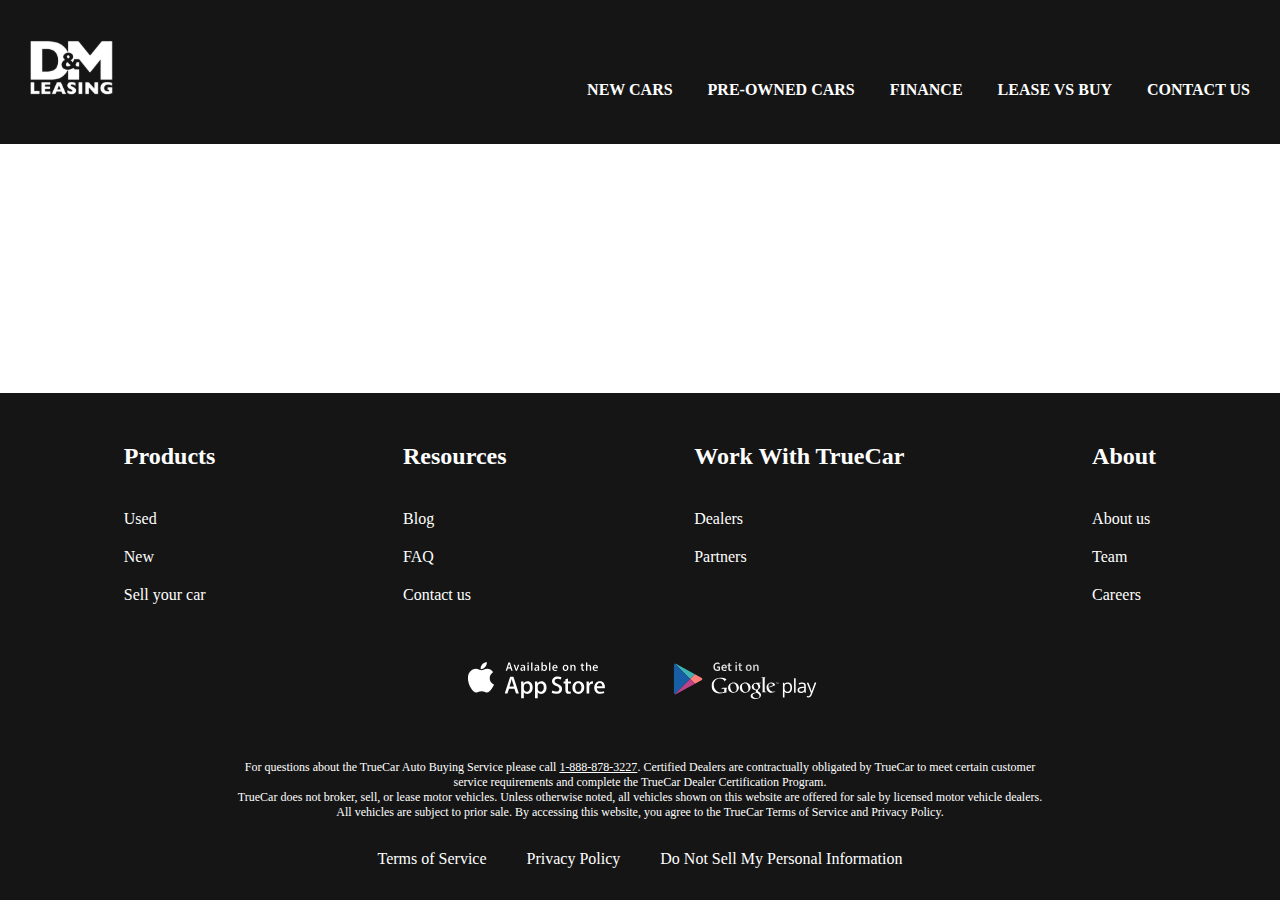
==== contacts.html @ 2b528ac7 "edit footer, start main section" ====
<!doctype html>
<html lang="en">
<head>
    <meta charset="UTF-8">
    <meta content="width=device-width, user-scalable=no, initial-scale=1.0, maximum-scale=1.0, minimum-scale=1.0"
          name="viewport">
    <meta content="ie=edge" http-equiv="X-UA-Compatible">
    <title>Document</title>
    <link href="https://fonts.googleapis.com" rel="preconnect">
    <link crossorigin href="https://fonts.gstatic.com" rel="preconnect">
    <link href="https://fonts.googleapis.com/css2?family=Inter:wght@400;700&display=swap" rel="stylesheet">
    <link href="./css/style.css" rel="stylesheet">
</head>
<body>

<div class="wrapper">
    <header class="header">
        <div class="container">
            <div class="header__inner">
                <a class="logo" href="#">
                    <img alt="logo" class="logo__img" src="./images/logo.svg">
                </a>
                <nav class="menu">
                    <ul class="menu__list">
                        <li class="menu__list-item"><a class="menu__list-link" href="#">NEW CARS</a></li>
                        <li class="menu__list-item"><a class="menu__list-link" href="#">PRE-OWNED CARS</a></li>
                        <li class="menu__list-item"><a class="menu__list-link" href="#">FINANCE</a></li>
                        <li class="menu__list-item"><a class="menu__list-link" href="#">LEASE VS BUY</a></li>
                        <li class="menu__list-item"><a class="menu__list-link" href="#">CONTACT US</a></li>
                    </ul>
                </nav>
            </div>
        </div>
    </header>
    <main class="main">


    </main>
    <footer class="footer">
        <div class="container">
            <nav class="footer__menu">
                <ul class="footer__menu-list">
                    <li class="footer__menu-item"><p class="footer__menu-title">Products</p></li>
                    <li class="footer__menu-item"><a class="footer__menu-link" href="#">Used</a></li>
                    <li class="footer__menu-item"><a class="footer__menu-link" href="#">New</a></li>
                    <li class="footer__menu-item"><a class="footer__menu-link" href="#">Sell your car</a></li>
                </ul>
                <ul class="footer__menu-list">
                    <li class="footer__menu-item"><p class="footer__menu-title">Resources</p></li>
                    <li class="footer__menu-item"><a class="footer__menu-link" href="#">Blog</a></li>
                    <li class="footer__menu-item"><a class="footer__menu-link" href="#">FAQ</a></li>
                    <li class="footer__menu-item"><a class="footer__menu-link" href="#">Contact us</a></li>
                </ul>
                <ul class="footer__menu-list">
                    <li class="footer__menu-item"><p class="footer__menu-title">Work With TrueCar</p></li>
                    <li class="footer__menu-item"><a class="footer__menu-link" href="#">Dealers</a></li>
                    <li class="footer__menu-item"><a class="footer__menu-link" href="#">Partners</a></li>
                </ul>
                <ul class="footer__menu-list">
                    <li class="footer__menu-item"><p class="footer__menu-title">About</p></li>
                    <li class="footer__menu-item"><a class="footer__menu-link" href="#">About us</a></li>
                    <li class="footer__menu-item"><a class="footer__menu-link" href="#">Team</a></li>
                    <li class="footer__menu-item"><a class="footer__menu-link" href="#">Careers</a></li>
                </ul>
            </nav>
            <ul class="app">
                <li class="app__item"><a class="app__item-link" href="#">
                    <img alt="app-store" class="app__item-img" src="./images/app-store.svg">
                </a></li>
                <li class="app__item"><a class="app__item-link" href="#">
                    <img alt="google-play" class="app__item-img" src="./images/google-play.svg">
                </a></li>
            </ul>
            <div class="footer__copy">
                <p class="footer__copy-text">For questions about the TrueCar Auto Buying Service please call
                    <span class="footer__copy-tel">1-888-878-3227</span>.
                    Certified Dealers are contractually obligated by TrueCar to meet certain customer service
                    requirements and complete the TrueCar Dealer Certification Program.
                </p>
                <p class="footer__copy-text">TrueCar does not broker, sell, or lease motor vehicles. Unless otherwise
                    noted, all vehicles shown
                    on this website are offered for sale by licensed motor vehicle dealers. All vehicles are subject to
                    prior sale. By accessing this website, you agree to the TrueCar Terms of Service and Privacy
                    Policy.
                </p>
            </div>
            <nav class="copy__nav">
                <ul class="copy__nav-list">
                    <li class="copy__nav-item">
                        <a class="copy__nav-link" href="#">Terms of Service</a>
                    </li>
                    <li class="copy__nav-item">
                        <a class="copy__nav-link" href="#">Privacy Policy</a>
                    </li>
                    <li class="copy__nav-item">
                        <a class="copy__nav-link" href="#">Do Not Sell My Personal Information</a>
                    </li>
                </ul>
            </nav>
        </div>
    </footer>
</div>

</body>
</html>
---- css/style.css ----
.html {
    box-sizing: border-box;
}

*, *::after, *::before {
    box-sizing: inherit;
    margin: 0;
    padding: 0;
}

html, body {
    height: 100%;
}

ul {
    list-style: none;
}

a {
    text-decoration: none;
    color: inherit;
}

.wrapper {
    min-height: 100%;
    display: flex;
    flex-direction: column;
}

.container {
    max-width: 1220px;
    margin: 0 auto;
    padding: 0 10px;
}

.body {
    font-family: 'Inter', sans-serif;
    font-size: 16px;
    font-weight: 400;
    line-height: 1.3;
}

.header {
    background-color: #151515;
}

.header-main {
    background-color: transparent;
    position: absolute;
    z-index: 5;
    left: 0;
    right: 0;
}

.header__inner {
    padding-top: 40px;
    padding-bottom: 45px;
    display: flex;
    justify-content: space-between;
    align-items: flex-end;
}

.menu__list {
    display: flex;
    gap: 35px;
}

.menu__list-link {
    color: #fff;
    text-transform: uppercase;
    font-weight: 700;

}

.footer {
    background-color: #151515;
    padding: 50px 0 32px;
    color: #fff;
}

.footer__menu {
    display: flex;
    justify-content: space-around;
    margin-bottom: 50px;
}

.footer__menu-list {
    max-width: 250px;
}

.footer__menu-title {
    font-size: 24px;
    font-weight: 700;
    padding-bottom: 20px;
}

.footer__menu-item + .footer__menu-item {
    padding-top: 20px;
}

.app {
    display: flex;
    justify-content: center;
    gap: 40px;
    margin-bottom: 52px;
}

.footer__copy {
    max-width: 806px;
    margin: 0 auto 30px;
    text-align: center;
}

.footer__copy-text {
    font-size: 12px;
}

.footer__copy-tel {
    text-decoration: underline;
    cursor: pointer;
}

.copy__nav-list {
    display: flex;
    justify-content: center;
    gap: 40px;
}

.main {
    flex-grow: 1;
}

.top {
    padding-top: 250px;
    color: #fff;
    text-align: center;
    padding-bottom: 50px;
    position: absolute;
    z-index: 5;
    left: 0;
    right: 0;
}

.title {
    padding-bottom: 40px;
    font-size: 96px;
    font-weight: 700;
}

.top__link {
    background-color: #151515;
    padding: 23px;
    max-width: 430px;
    width: 100%;
    display: inline-block;
    text-transform: uppercase;
    font-size: 36px;
    font-weight: 700;
}

.swiper-wrapper {
    background: rgba(21, 21, 21, .6);
}

.swiper-slide {
    background-repeat: no-repeat;
    background-size: cover;
    background-position: center;
    height: 100vh;
}
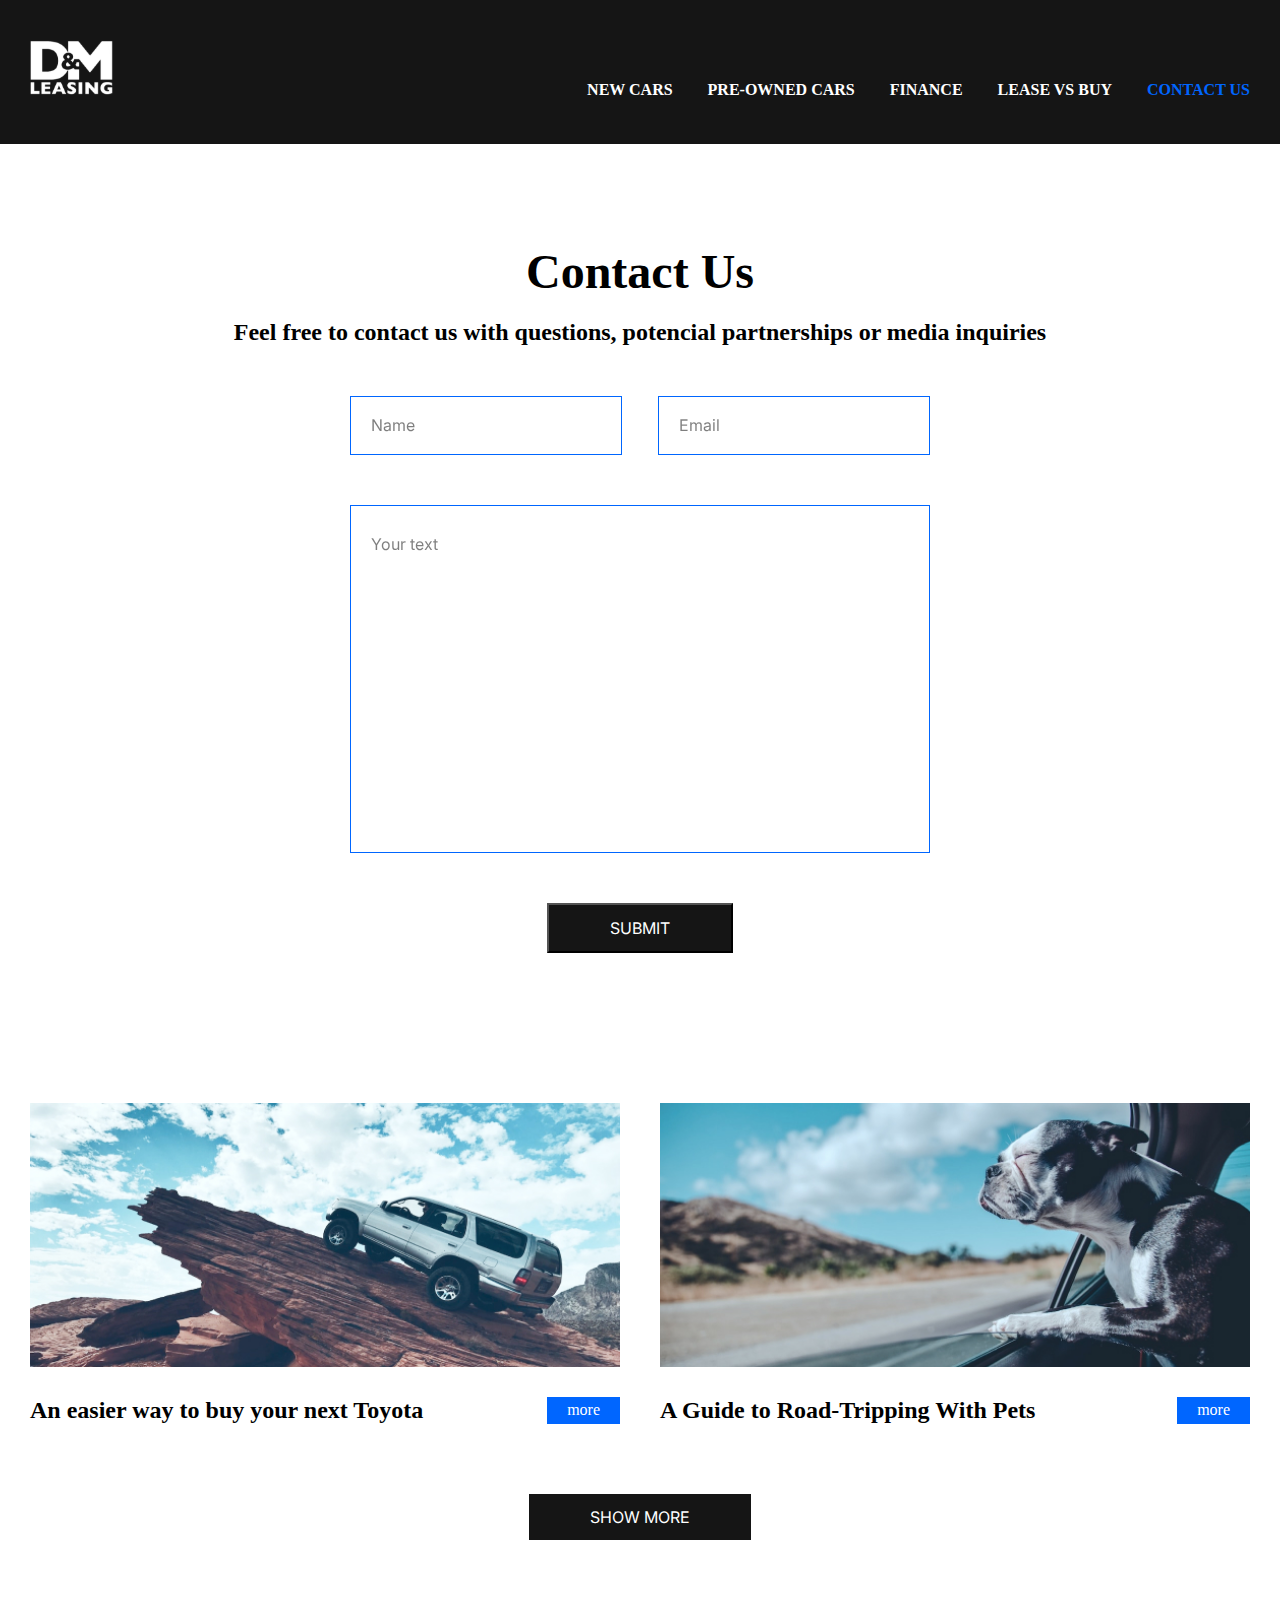
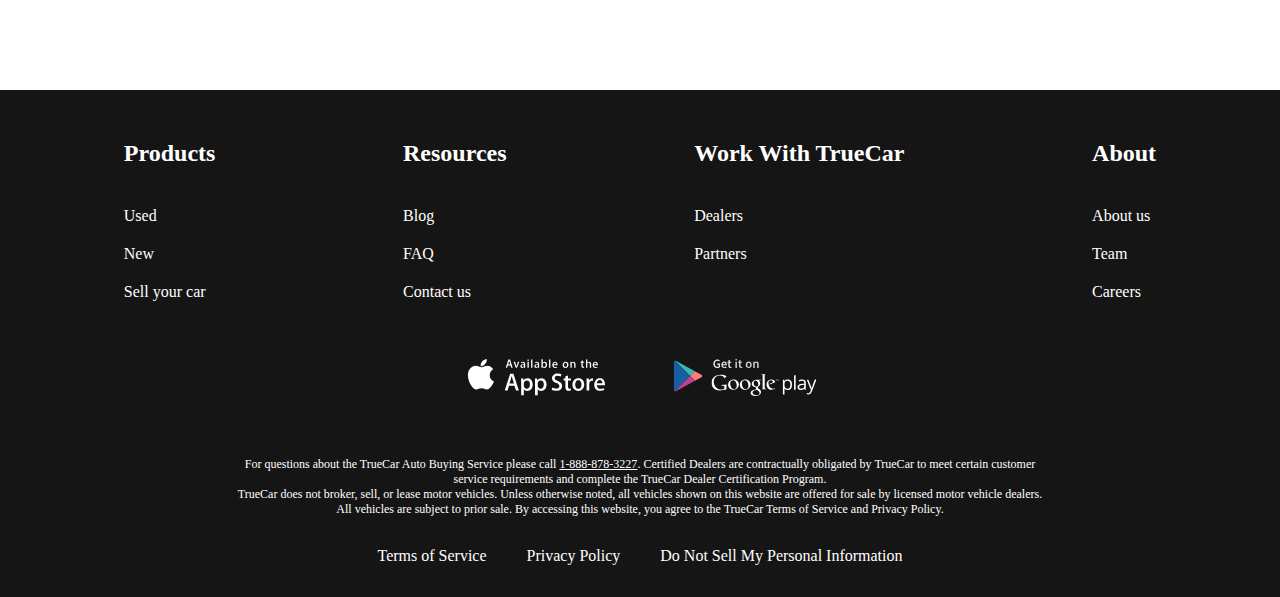
==== commit 591836f0: "done main & contacts pages, start new cars page" ====
--- a/contacts.html
+++ b/contacts.html
@@ -17,23 +17,57 @@
     <header class="header">
         <div class="container">
             <div class="header__inner">
-                <a class="logo" href="#">
+                <a class="logo" href="./index.html">
                     <img alt="logo" class="logo__img" src="./images/logo.svg">
                 </a>
                 <nav class="menu">
                     <ul class="menu__list">
-                        <li class="menu__list-item"><a class="menu__list-link" href="#">NEW CARS</a></li>
+                        <li class="menu__list-item"><a class="menu__list-link" href="./new-cars.html">NEW CARS</a></li>
                         <li class="menu__list-item"><a class="menu__list-link" href="#">PRE-OWNED CARS</a></li>
                         <li class="menu__list-item"><a class="menu__list-link" href="#">FINANCE</a></li>
                         <li class="menu__list-item"><a class="menu__list-link" href="#">LEASE VS BUY</a></li>
-                        <li class="menu__list-item"><a class="menu__list-link" href="#">CONTACT US</a></li>
+                        <li class="menu__list-item"><a class="menu__list-link menu__list-link--active" href="./contacts.html">CONTACT US</a>
+                        </li>
                     </ul>
                 </nav>
             </div>
         </div>
     </header>
     <main class="main">
-
+        <section class="contacts">
+            <div class="container">
+                <h2 class="section-title contacts__title">Contact Us</h2>
+                <p class="contacts__text">Feel free to contact us with questions, potencial partnerships or media
+                    inquiries</p>
+                <form action="#" class="form">
+                    <input class="form__input" placeholder="Name" type="text">
+                    <input class="form__input" placeholder="Email" type="email">
+                    <textarea class="form__textarea" placeholder="Your text"></textarea>
+                    <button class="form__btn" type="submit">SUBMIT</button>
+                </form>
+            </div>
+        </section>
+        <section class="blog">
+            <div class="container">
+                <div class="blog__inner">
+                    <div class="blog__items">
+                        <div class="blog__item">
+                            <img alt="" class="blog__item-img" src="./images/blog-1.jpg">
+                            <h4 class="blog__item-title">An easier way to buy your next Toyota
+                            </h4>
+                            <a class="blog__item-link" href="#">more</a>
+                        </div>
+                        <div class="blog__item">
+                            <img alt="" class="blog__item-img" src="./images/blog-2.jpg">
+                            <h4 class="blog__item-title">A Guide to Road-Tripping With Pets
+                            </h4>
+                            <a class="blog__item-link" href="#">more</a>
+                        </div>
+                    </div>
+                    <a class="show-more-link" href="#">SHOW MORE</a>
+                </div>
+            </div>
+        </section>
 
     </main>
     <footer class="footer">
--- a/css/style.css
+++ b/css/style.css
@@ -19,6 +19,13 @@
 a {
     text-decoration: none;
     color: inherit;
+}
+
+.section-title {
+    margin-bottom: 50px;
+    font-size: 48px;
+    font-weight: 700;
+    text-align: center;
 }
 
 .wrapper {
@@ -47,7 +54,7 @@
 .header-main {
     background-color: transparent;
     position: absolute;
-    z-index: 5;
+    z-index: 10;
     left: 0;
     right: 0;
 }
@@ -70,6 +77,10 @@
     text-transform: uppercase;
     font-weight: 700;
 
+}
+
+.menu__list-link--active {
+    color: #0066FF;
 }
 
 .footer {
@@ -148,7 +159,9 @@
 }
 
 .top__link {
-    background-color: #151515;
+    background-color: transparent;
+    border: 1px solid #fff;
+    border-radius: 10px;
     padding: 23px;
     max-width: 430px;
     width: 100%;
@@ -158,8 +171,15 @@
     font-weight: 700;
 }
 
-.swiper-wrapper {
-    background: rgba(21, 21, 21, .6);
+.swiper::after {
+    content: '';
+    background: rgba(21, 21, 21, .3);
+    position: absolute;
+    z-index: 5;
+    left: 0;
+    right: 0;
+    top: 0;
+    bottom: 0;
 }
 
 .swiper-slide {
@@ -167,4 +187,261 @@
     background-size: cover;
     background-position: center;
     height: 100vh;
-}+}
+
+.swiper-pagination-bullet {
+    width: 120px;
+    height: 3px;
+    background-color: #151515;
+    border-radius: 0;
+    opacity: 1;
+}
+
+.swiper-pagination-horizontal.swiper-pagination-bullets .swiper-pagination-bullet {
+    margin: 0 15px;
+}
+
+.swiper-pagination-bullets.swiper-pagination-horizontal {
+    bottom: 50px;
+}
+
+.swiper-pagination-bullet-active {
+    height: 6px;
+    background-color: #fff;
+}
+
+.why-lease {
+    padding: 150px 0;
+}
+
+.why-lease__list {
+    display: grid;
+    grid-template-columns: repeat(4, 1fr);
+    gap: 40px;
+    text-align: center;
+}
+
+.why-lease__item-img {
+    margin-bottom: 30px;
+}
+
+.why-lease__item-title {
+    margin-bottom: 30px;
+    font-size: 24px;
+    font-weight: 700;
+}
+
+.why-lease__item-text {
+    text-align: left;
+}
+
+.how-does {
+    padding-bottom: 150px;
+}
+
+.how-does__inner {
+    max-width: 580px;
+    margin: 0 auto;
+}
+
+
+.how__does-title {
+    font-size: 24px;
+    font-weight: 700;
+    padding-top: 50px;
+}
+
+.how__does-list {
+    padding: 50px 0 70px;
+    counter-reset: myCounter;
+}
+
+.how__does-item {
+    list-style: none;
+    width: 270px;
+    position: relative;
+    margin-left: auto;
+    box-sizing: content-box;
+    padding: 19px 0 19px 240px;
+    min-height: 63px;
+}
+
+.how__does-item + .how__does-item {
+    margin-top: 40px;
+}
+
+.how__does-item::before {
+    counter-increment: myCounter;
+    content: counter(myCounter);
+    display: flex;
+    justify-content: center;
+    align-items: center;
+    background-color: #0066FF;
+    font-size: 48px;
+    font-weight: 700;
+    width: 100px;
+    height: 100px;
+    border-radius: 50%;
+    color: #fff;
+    position: absolute;
+    left: 0;
+    top: 0;
+}
+
+.video {
+    padding-bottom: 150px;
+}
+
+.video__title {
+    margin-bottom: 20px;
+}
+
+.video__text {
+    font-size: 24px;
+    font-weight: 700;
+    margin-bottom: 50px;
+    text-align: center;
+}
+
+.video__content {
+    margin: 0 auto;
+    display: block;
+}
+
+.important {
+    padding-bottom: 150px;
+}
+
+.important__title {
+    margin-bottom: 20px;
+}
+
+.important__text {
+    max-width: 580px;
+    margin: 0 auto 50px;
+}
+
+.important__list {
+    display: grid;
+    grid-template-columns: repeat(4, 1fr);
+}
+
+.important__item {
+    max-width: 270px;
+}
+
+.important__item-img {
+    margin-bottom: 20px;
+}
+
+.contacts {
+    padding: 100px 0 150px;
+}
+
+.contacts__title {
+    margin-bottom: 20px;
+}
+
+.contacts__text {
+    text-align: center;
+    font-size: 24px;
+    font-weight: 700;
+    margin-bottom: 50px;
+    padding: 0 100px;
+}
+
+.form {
+    max-width: 580px;
+    margin: 0 auto;
+    display: flex;
+    justify-content: space-between;
+    flex-wrap: wrap;
+}
+
+.form__input {
+    width: 230px;
+    padding: 18px 20px;
+    display: inline-block;
+    border: 1px solid #0066FF;
+    margin-bottom: 50px;
+    font-family: 'Inter', sans-serif;
+    font-size: 16px;
+    font-weight: 400;
+    line-height: 1.3;
+    color: #000;
+}
+
+.form__input::placeholder,
+.form__textarea::placeholder {
+    font-family: 'Inter', sans-serif;
+    font-size: 16px;
+    font-weight: 400;
+    line-height: 1.3;
+    color: #000;
+    opacity: .5;
+}
+
+
+.form__textarea {
+    width: 100%;
+    height: 290px;
+    resize: none;
+    padding: 28px 20px;
+    border: 1px solid #0066FF;
+    font-family: 'Inter', sans-serif;
+    font-size: 16px;
+    font-weight: 400;
+    line-height: 1.3;
+    color: #000;
+    margin-bottom: 50px;
+}
+
+.form__btn, .show-more-link {
+    text-transform: uppercase;
+    color: #fff;
+    background-color: #151515;
+    padding: 13px 61px;
+    font-family: 'Inter', sans-serif;
+    font-size: 16px;
+    font-weight: 400;
+    margin: 0 auto;
+}
+
+.blog {
+    padding-bottom: 150px;
+}
+
+.blog__inner {
+    display: flex;
+    flex-direction: column;
+}
+
+.blog__items {
+    display: grid;
+    grid-template-columns: repeat(2, 1fr);
+    gap: 40px;
+    margin-bottom: 70px;
+}
+
+.blog__item {
+    display: flex;
+    justify-content: space-between;
+    flex-wrap: wrap;
+}
+
+.blog__item-img {
+    margin-bottom: 30px;
+    width: 100%;
+}
+
+.blog__item-title {
+    flex-basis: 446px;
+    font-size: 24px;
+    font-weight: 700;
+}
+
+.blog__item-link {
+    color: #fff;
+    background-color: #0066FF;
+    padding: 4px 20px;
+}
